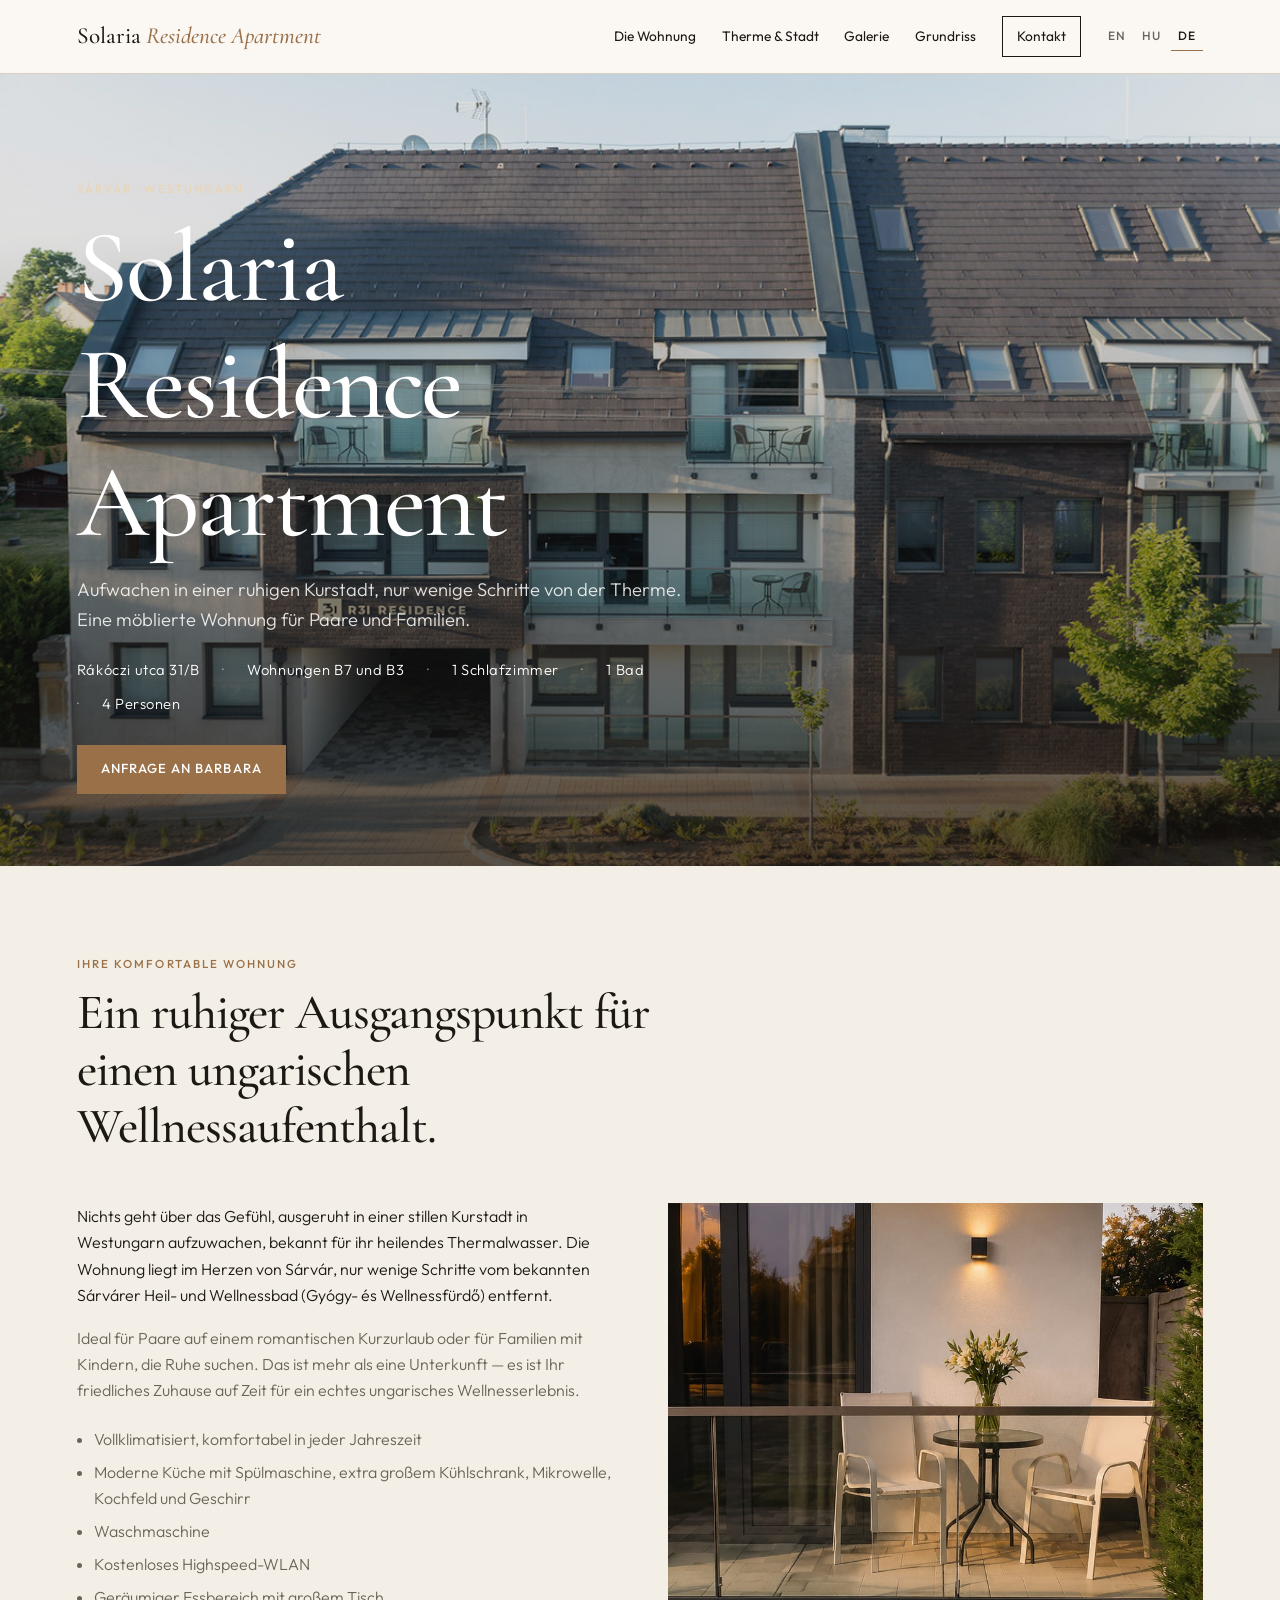
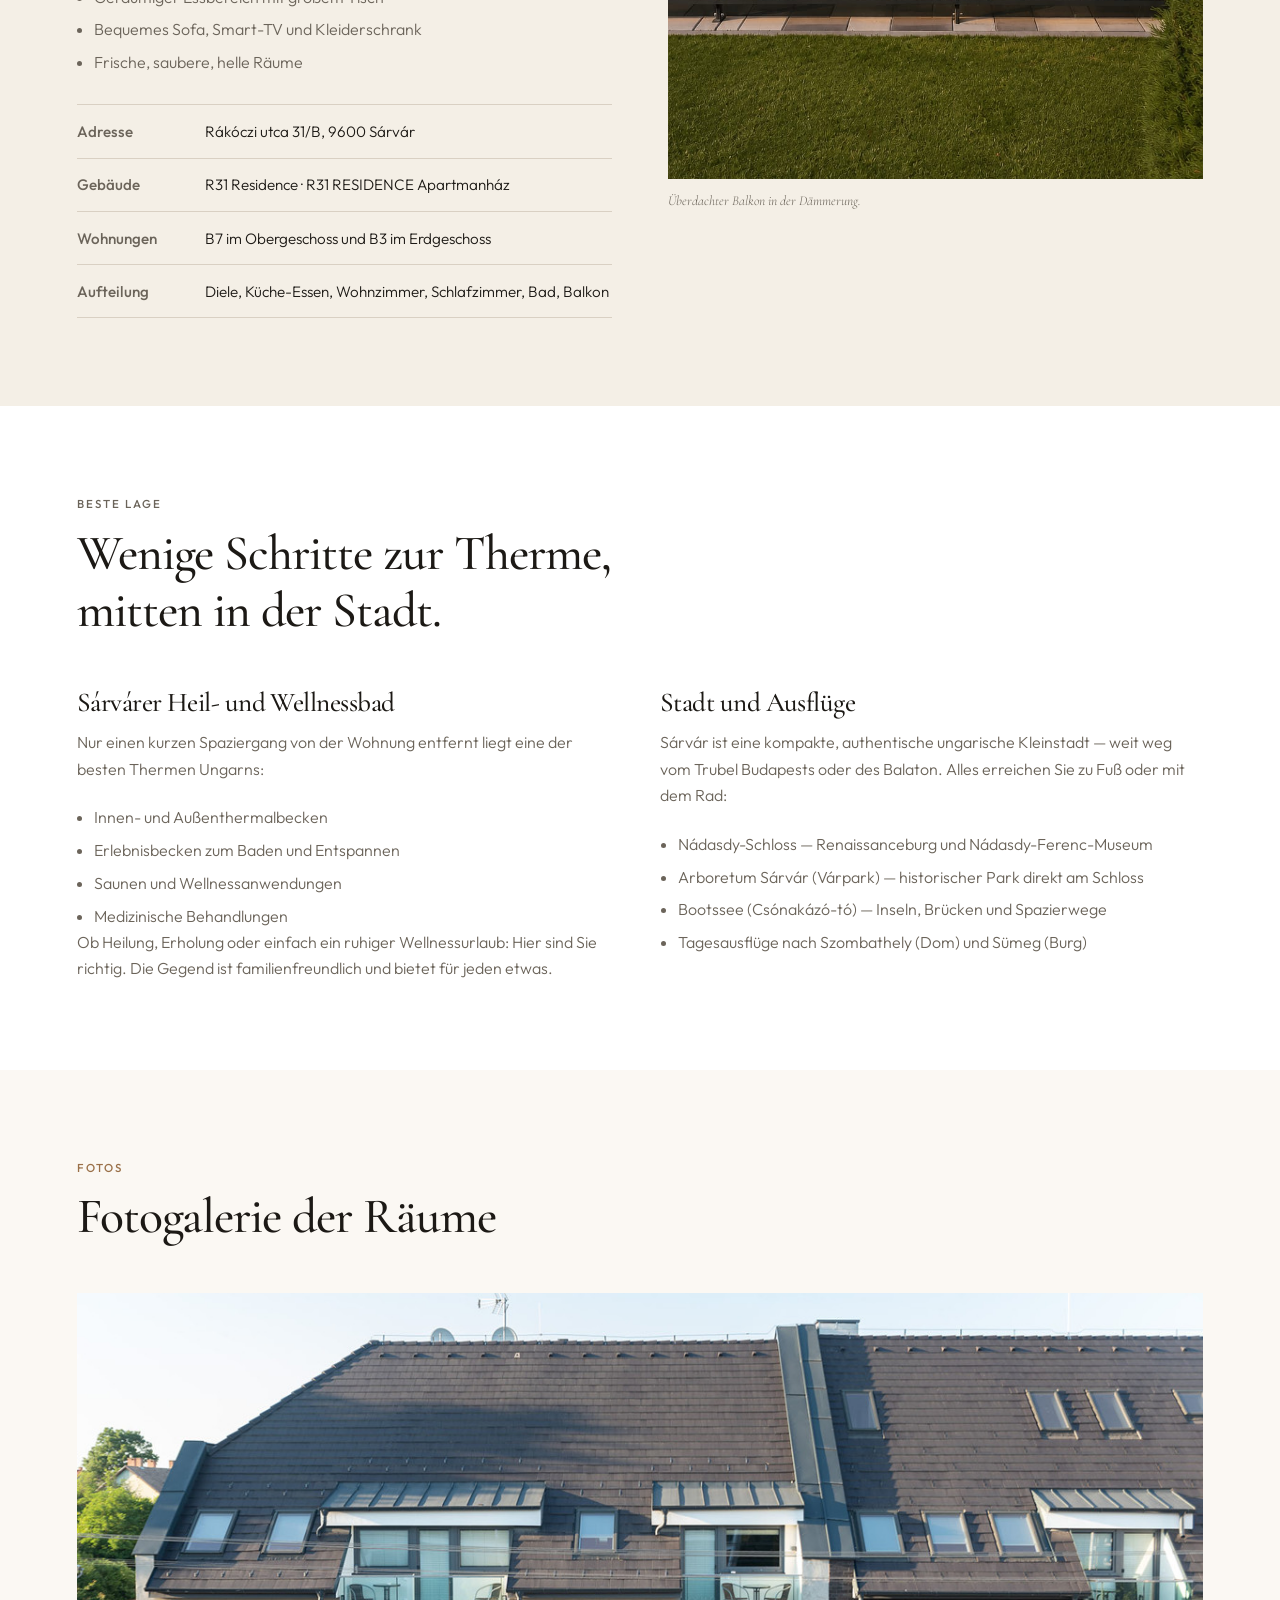
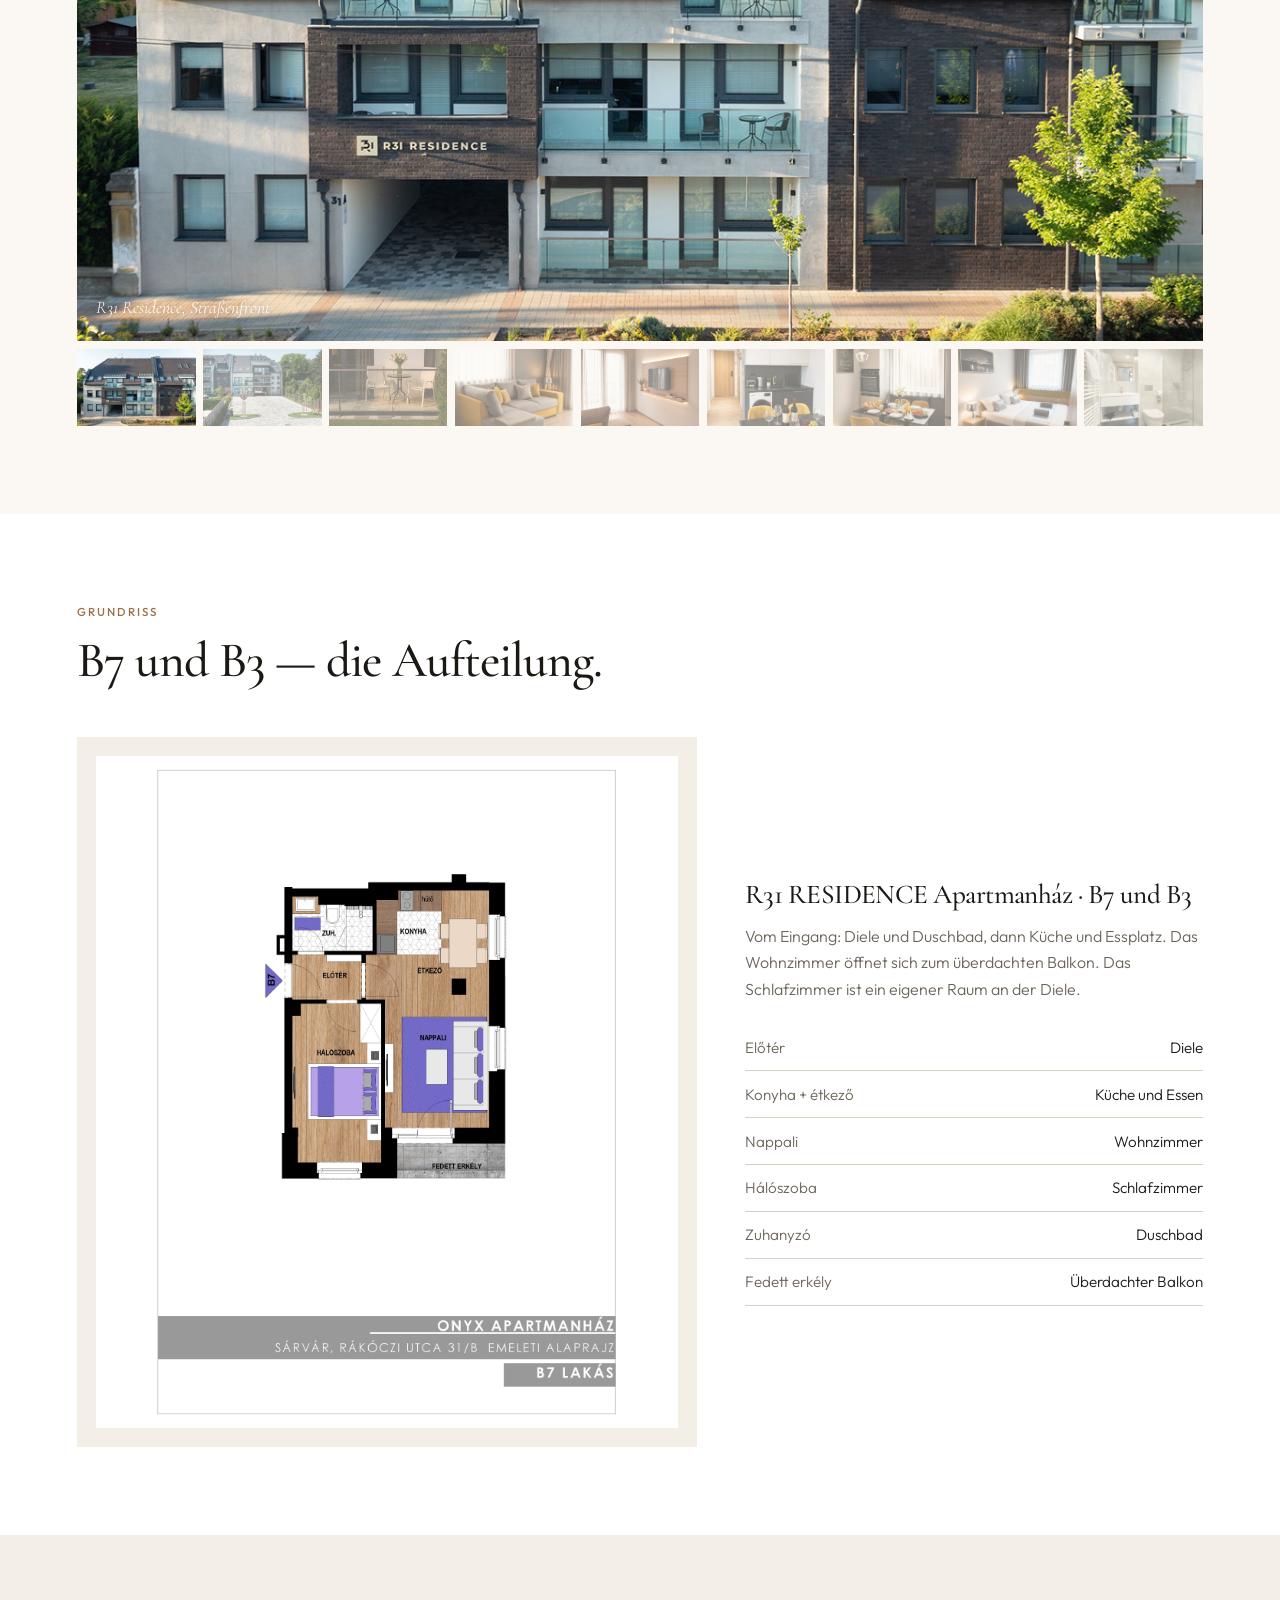
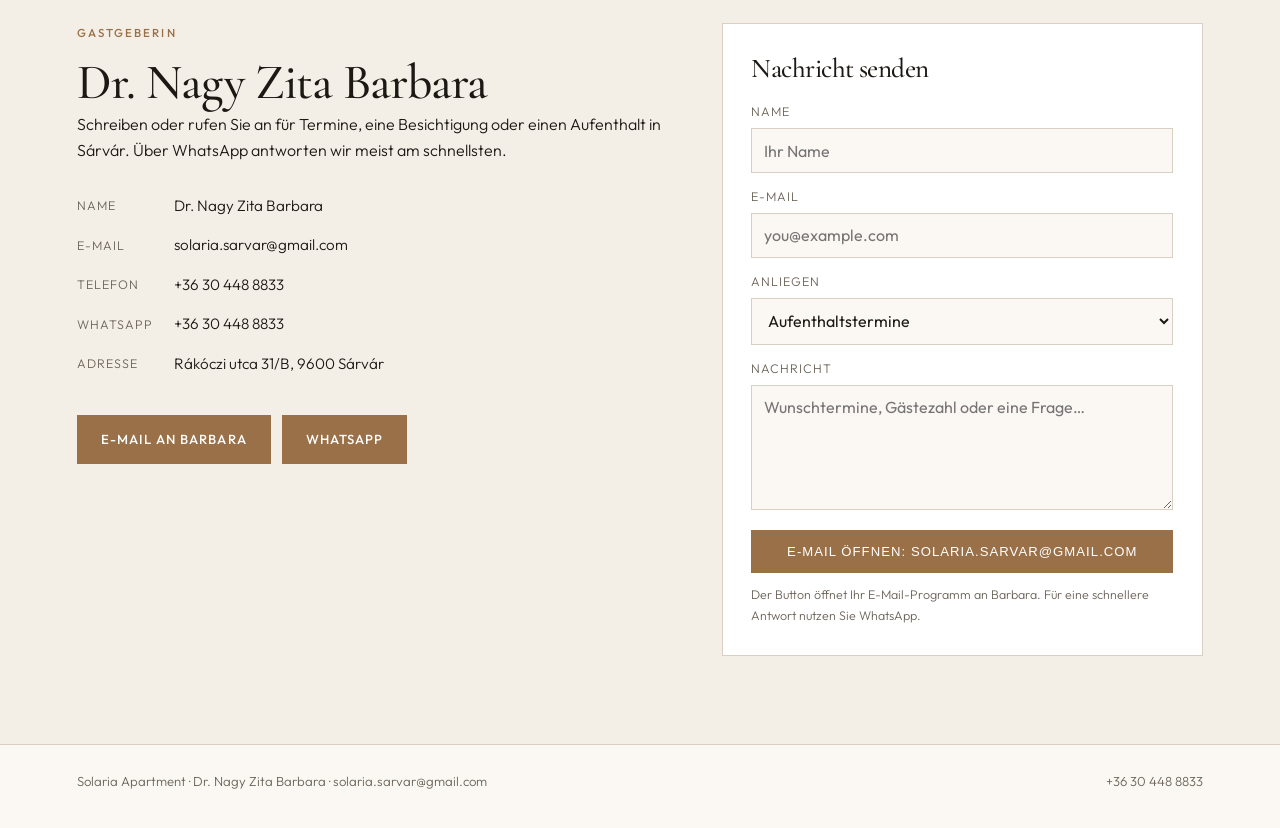
==== de.html @ d2b24dd9 "Add files via upload" ====
<!DOCTYPE html>
<html lang="de">
<head>
  <meta charset="UTF-8">
  <meta name="viewport" content="width=device-width, initial-scale=1.0">
  <title>Solaria Apartment — Wellness in Sárvár</title>
  <link rel="alternate" hreflang="en" href="index.html">
  <link rel="alternate" hreflang="hu" href="hu.html">
  <link rel="alternate" hreflang="de" href="de.html">
  <link rel="preconnect" href="https://fonts.googleapis.com">
  <link rel="preconnect" href="https://fonts.gstatic.com" crossorigin>
  <link href="https://fonts.googleapis.com/css2?family=Cormorant+Garamond:ital,wght@0,400;0,500;0,600;1,400;1,500&family=Outfit:wght@300;400;500;600&display=swap" rel="stylesheet">
  <link rel="stylesheet" href="styles.css">
</head>
<body>
  <input type="checkbox" id="nav-toggle" hidden>

  <header class="site-header">
    <a class="logo" href="#top">Solaria <span>Residence Apartment</span></a>
    <nav class="nav">
      <a href="#apartment">Die Wohnung</a>
      <a href="#spa">Therme &amp; Stadt</a>
      <a href="#gallery">Galerie</a>
      <a href="#plans">Grundriss</a>
      <a href="#contact" class="nav-cta">Kontakt</a>
    </nav>
    <div class="header-tools">
      <nav class="langs" aria-label="Sprache">
        <a href="index.html" hreflang="en" lang="en">EN</a>
        <a href="hu.html" hreflang="hu" lang="hu">HU</a>
        <a href="de.html" hreflang="de" lang="de" class="is-active">DE</a>
      </nav>
      <label for="nav-toggle" class="menu-btn" aria-label="Menü öffnen">
        <span></span><span></span>
      </label>
    </div>
  </header>

  <main id="top">
    <section class="hero">
      <img src="images/exterior-facade.jpg" alt="Fassade der R31 Residence in der Rákóczi utca, Sárvár">
      <div class="hero-overlay"></div>
      <div class="hero-copy">
        <p class="eyebrow">Sárvár · Westungarn</p>
        <h1>Solaria Residence Apartment</h1>
        <p class="lede">Aufwachen in einer ruhigen Kurstadt, nur wenige Schritte von der Therme. Eine möblierte Wohnung für Paare und Familien.</p>
        <div class="hero-meta">
          <span>Rákóczi utca 31/B</span>
          <span>Wohnungen B7 und B3</span>
          <span>1 Schlafzimmer</span>
          <span>1 Bad</span>
          <span>4 Personen</span>
        </div>
        <a class="btn" href="#contact">Anfrage an Barbara</a>
      </div>
    </section>

    <section id="apartment" class="section featured">
      <div class="section-intro">
        <p class="eyebrow">Ihre komfortable Wohnung</p>
        <h2>Ein ruhiger Ausgangspunkt für einen ungarischen Wellnessaufenthalt.</h2>
      </div>
      <div class="featured-grid">
        <div class="prose">
          <p>Nichts geht über das Gefühl, ausgeruht in einer stillen Kurstadt in Westungarn aufzuwachen, bekannt für ihr heilendes Thermalwasser. Die Wohnung liegt im Herzen von Sárvár, nur wenige Schritte vom bekannten Sárvárer Heil- und Wellnessbad (Gyógy- és Wellnessfürdő) entfernt.</p>
          <p>Ideal für Paare auf einem romantischen Kurzurlaub oder für Familien mit Kindern, die Ruhe suchen. Das ist mehr als eine Unterkunft — es ist Ihr friedliches Zuhause auf Zeit für ein echtes ungarisches Wellnesserlebnis.</p>
          <ul class="amenity-list">
            <li>Vollklimatisiert, komfortabel in jeder Jahreszeit</li>
            <li>Moderne Küche mit Spülmaschine, extra großem Kühlschrank, Mikrowelle, Kochfeld und Geschirr</li>
            <li>Waschmaschine</li>
            <li>Kostenloses Highspeed-WLAN</li>
            <li>Geräumiger Essbereich mit großem Tisch</li>
            <li>Bequemes Sofa, Smart-TV und Kleiderschrank</li>
            <li>Frische, saubere, helle Räume</li>
          </ul>
          <ul class="facts">
            <li><strong>Adresse</strong> Rákóczi utca 31/B, 9600 Sárvár</li>
            <li><strong>Gebäude</strong> R31 Residence · R31 RESIDENCE Apartmanház</li>
            <li><strong>Wohnungen</strong> B7 im Obergeschoss und B3 im Erdgeschoss</li>
            <li><strong>Aufteilung</strong> Diele, Küche-Essen, Wohnzimmer, Schlafzimmer, Bad, Balkon</li>
          </ul>
        </div>
        <figure class="featured-side">
          <img src="images/balcony.jpg" alt="Balkon mit zwei Stühlen im Abendlicht">
          <figcaption>Überdachter Balkon in der Dämmerung.</figcaption>
        </figure>
      </div>
    </section>

    <section id="spa" class="section location">
      <div class="section-intro">
        <p class="eyebrow">Beste Lage</p>
        <h2>Wenige Schritte zur Therme, mitten in der Stadt.</h2>
      </div>
      <div class="location-grid">
        <article>
          <h3>Sárvárer Heil- und Wellnessbad</h3>
          <p>Nur einen kurzen Spaziergang von der Wohnung entfernt liegt eine der besten Thermen Ungarns:</p>
          <ul class="amenity-list">
            <li>Innen- und Außenthermalbecken</li>
            <li>Erlebnisbecken zum Baden und Entspannen</li>
            <li>Saunen und Wellnessanwendungen</li>
            <li>Medizinische Behandlungen</li>
          </ul>
          <p>Ob Heilung, Erholung oder einfach ein ruhiger Wellnessurlaub: Hier sind Sie richtig. Die Gegend ist familienfreundlich und bietet für jeden etwas.</p>
        </article>
        <article>
          <h3>Stadt und Ausflüge</h3>
          <p>Sárvár ist eine kompakte, authentische ungarische Kleinstadt — weit weg vom Trubel Budapests oder des Balaton. Alles erreichen Sie zu Fuß oder mit dem Rad:</p>
          <ul class="amenity-list">
            <li>Nádasdy-Schloss — Renaissanceburg und Nádasdy-Ferenc-Museum</li>
            <li>Arboretum Sárvár (Várpark) — historischer Park direkt am Schloss</li>
            <li>Bootssee (Csónakázó-tó) — Inseln, Brücken und Spazierwege</li>
            <li>Tagesausflüge nach Szombathely (Dom) und Sümeg (Burg)</li>
          </ul>
        </article>
      </div>
    </section>

    <section id="gallery" class="section gallery">
      <div class="section-intro">
        <p class="eyebrow">Fotos</p>
        <h2>Fotogalerie der Räume</h2>
      </div>

      <input type="radio" name="gallery" id="g1" checked hidden>
      <input type="radio" name="gallery" id="g2" hidden>
      <input type="radio" name="gallery" id="g3" hidden>
      <input type="radio" name="gallery" id="g4" hidden>
      <input type="radio" name="gallery" id="g5" hidden>
      <input type="radio" name="gallery" id="g6" hidden>
      <input type="radio" name="gallery" id="g7" hidden>
      <input type="radio" name="gallery" id="g8" hidden>
      <input type="radio" name="gallery" id="g9" hidden>

      <div class="viewer">
        <figure class="slide s1"><img src="images/exterior-facade.jpg" alt="Straßenfassade der R31 Residence"><figcaption>R31 Residence, Straßenfront</figcaption></figure>
        <figure class="slide s2"><img src="images/exterior-courtyard.jpg" alt="Innenhof und gepflasterte Zufahrt"><figcaption>Innenhof</figcaption></figure>
        <figure class="slide s3"><img src="images/balcony.jpg" alt="Balkontisch und Stühle bei Sonnenuntergang"><figcaption>Balkon</figcaption></figure>
        <figure class="slide s4"><img src="images/living-sofa.jpg" alt="Senf-graues Ecksofa im Wohnzimmer"><figcaption>Wohnzimmer</figcaption></figure>
        <figure class="slide s5"><img src="images/living-tv.jpg" alt="Wohnzimmer mit TV-Wand und Balkontür"><figcaption>Wohnzimmer zum Balkon</figcaption></figure>
        <figure class="slide s6"><img src="images/kitchen.jpg" alt="Küchenzeile, Waschmaschine und Esstisch"><figcaption>Küche</figcaption></figure>
        <figure class="slide s7"><img src="images/dining.jpg" alt="Gedeckter Esstisch neben dem Backofen"><figcaption>Essbereich</figcaption></figure>
        <figure class="slide s8"><img src="images/bedroom.jpg" alt="Schlafzimmer mit Doppelbett und Fenster"><figcaption>Schlafzimmer</figcaption></figure>
        <figure class="slide s9"><img src="images/bathroom.jpg" alt="Duschbad mit marmorierter Fliese"><figcaption>Badezimmer</figcaption></figure>
      </div>

      <div class="thumbs">
        <label for="g1"><img src="images/exterior-facade.jpg" alt=""></label>
        <label for="g2"><img src="images/exterior-courtyard.jpg" alt=""></label>
        <label for="g3"><img src="images/balcony.jpg" alt=""></label>
        <label for="g4"><img src="images/living-sofa.jpg" alt=""></label>
        <label for="g5"><img src="images/living-tv.jpg" alt=""></label>
        <label for="g6"><img src="images/kitchen.jpg" alt=""></label>
        <label for="g7"><img src="images/dining.jpg" alt=""></label>
        <label for="g8"><img src="images/bedroom.jpg" alt=""></label>
        <label for="g9"><img src="images/bathroom.jpg" alt=""></label>
      </div>
    </section>

    <section id="plans" class="section plans">
      <div class="section-intro">
        <p class="eyebrow">Grundriss</p>
        <h2>B7 und B3 — die Aufteilung.</h2>
      </div>
      <div class="plan-block">
        <figure>
          <img src="images/floor-plan.jpg" alt="Grundriss der Wohnung B7, Rákóczi utca 31/B, Sárvár">
        </figure>
        <div class="plan-notes">
          <h3>R31 RESIDENCE Apartmanház · B7 und B3</h3>
          <p>Vom Eingang: Diele und Duschbad, dann Küche und Essplatz. Das Wohnzimmer öffnet sich zum überdachten Balkon. Das Schlafzimmer ist ein eigener Raum an der Diele.</p>
          <dl>
            <div><dt>Előtér</dt><dd>Diele</dd></div>
            <div><dt>Konyha + étkező</dt><dd>Küche und Essen</dd></div>
            <div><dt>Nappali</dt><dd>Wohnzimmer</dd></div>
            <div><dt>Hálószoba</dt><dd>Schlafzimmer</dd></div>
            <div><dt>Zuhanyzó</dt><dd>Duschbad</dd></div>
            <div><dt>Fedett erkély</dt><dd>Überdachter Balkon</dd></div>
          </dl>
        </div>
      </div>
    </section>

    <section id="contact" class="section contact">
      <div class="contact-grid">
        <div class="agent">
          <div>
            <p class="eyebrow">Gastgeberin</p>
            <h2>Dr. Nagy Zita Barbara</h2>
            <p>Schreiben oder rufen Sie an für Termine, eine Besichtigung oder einen Aufenthalt in Sárvár. Über WhatsApp antworten wir meist am schnellsten.</p>
            <ul class="contact-list">
              <li><span>Name</span> Dr. Nagy Zita Barbara</li>
              <li><span>E-Mail</span> <a href="mailto:solaria.sarvar@gmail.com">solaria.sarvar@gmail.com</a></li>
              <li><span>Telefon</span> <a href="tel:+36304488833">+36 30 448 8833</a></li>
              <li><span>WhatsApp</span> <a href="https://wa.me/36304488833" target="_blank" rel="noopener">+36 30 448 8833</a></li>
              <li><span>Adresse</span> Rákóczi utca 31/B, 9600 Sárvár</li>
            </ul>
            <div class="contact-actions">
              <a class="btn" href="mailto:solaria.sarvar@gmail.com">E-Mail an Barbara</a>
              <a class="btn btn-ghost" href="https://wa.me/36304488833" target="_blank" rel="noopener">WhatsApp</a>
            </div>
          </div>
        </div>

        <form class="inquiry" action="mailto:solaria.sarvar@gmail.com" method="get" enctype="text/plain">
          <h3>Nachricht senden</h3>
          <label>
            Name
            <input type="text" name="name" placeholder="Ihr Name" required>
          </label>
          <label>
            E-Mail
            <input type="email" name="email" placeholder="you@example.com" required>
          </label>
          <label>
            Anliegen
            <select name="subject">
              <option>Aufenthaltstermine</option>
              <option>Besichtigung</option>
              <option>Frage zur Wohnung</option>
            </select>
          </label>
          <label>
            Nachricht
            <textarea name="body" rows="5" placeholder="Wunschtermine, Gästezahl oder eine Frage…"></textarea>
          </label>
          <button type="submit" class="btn">E-Mail öffnen: solaria.sarvar@gmail.com</button>
          <p class="form-note">Der Button öffnet Ihr E-Mail-Programm an Barbara. Für eine schnellere Antwort nutzen Sie WhatsApp.</p>
        </form>
      </div>
    </section>
  </main>

  <footer class="site-footer">
    <p>Solaria Apartment · Dr. Nagy Zita Barbara · solaria.sarvar@gmail.com</p>
    <p>+36 30 448 8833</p>
  </footer>
</body>
</html>
---- styles.css ----
:root {
  --cream: #f4efe6;
  --paper: #fbf8f3;
  --ink: #1c1915;
  --muted: #6b645a;
  --line: #d9d0c3;
  --gold: #9a7048;
  --gold-deep: #7a5634;
  --shadow: 0 18px 50px rgba(28, 25, 21, 0.12);
}

*,
*::before,
*::after {
  box-sizing: border-box;
  margin: 0;
  padding: 0;
}

html {
  scroll-behavior: smooth;
}

body {
  font-family: "Outfit", system-ui, sans-serif;
  font-weight: 300;
  color: var(--ink);
  background: var(--paper);
  line-height: 1.65;
}

img {
  max-width: 100%;
  display: block;
}

a {
  color: inherit;
  text-decoration: none;
}

h1, h2, h3 {
  font-family: "Cormorant Garamond", Georgia, serif;
  font-weight: 500;
  letter-spacing: -0.02em;
  line-height: 1.15;
}

h1 { font-size: clamp(3.2rem, 8vw, 6.4rem); }
h2 { font-size: clamp(2rem, 4vw, 3.1rem); }
h3 { font-size: 1.7rem; }

.eyebrow {
  font-family: "Outfit", sans-serif;
  font-size: 0.72rem;
  font-weight: 500;
  letter-spacing: 0.18em;
  text-transform: uppercase;
  color: var(--gold);
  margin-bottom: 0.7rem;
}

.section {
  padding: 5.5rem 6vw;
}

.section-intro {
  max-width: 38rem;
  margin-bottom: 3rem;
}

.prose p + p {
  margin-top: 1rem;
  color: var(--muted);
}

.amenity-list {
  margin: 1.4rem 0 0;
  padding-left: 1.1rem;
  color: var(--muted);
}

.amenity-list li + li {
  margin-top: 0.4rem;
}

.location {
  background: #fff;
}

.location-grid {
  display: grid;
  grid-template-columns: 1fr 1fr;
  gap: 2.5rem;
}

.location h3 {
  margin-bottom: 0.7rem;
}

.location p {
  color: var(--muted);
}

.contact-actions {
  display: flex;
  flex-wrap: wrap;
  gap: 0.7rem;
  margin-top: 0.4rem;
}

.btn-ghost {
  background: transparent;
  color: var(--ink);
  border: 1px solid var(--ink);
}

.btn-ghost:hover {
  background: var(--ink);
  color: var(--paper);
}

.btn {
  display: inline-block;
  margin-top: 1.6rem;
  padding: 0.85rem 1.5rem;
  background: var(--gold);
  color: #fff;
  font-size: 0.82rem;
  font-weight: 500;
  letter-spacing: 0.08em;
  text-transform: uppercase;
  border: 0;
  cursor: pointer;
  transition: background 0.2s ease;
}

.btn:hover {
  background: var(--gold-deep);
}

.site-header {
  position: sticky;
  top: 0;
  z-index: 20;
  display: flex;
  align-items: center;
  justify-content: space-between;
  padding: 1rem 6vw;
  background: rgba(251, 248, 243, 0.92);
  backdrop-filter: blur(12px);
  border-bottom: 1px solid var(--line);
}

.logo {
  font-family: "Cormorant Garamond", serif;
  font-size: 1.45rem;
  font-weight: 500;
}

.logo span {
  font-style: italic;
  color: var(--gold);
}

.header-tools {
  display: flex;
  align-items: center;
  gap: 1rem;
}

.langs {
  display: flex;
  align-items: center;
  gap: 0.15rem;
  font-size: 0.75rem;
  font-weight: 500;
  letter-spacing: 0.08em;
}

.langs a {
  padding: 0.28rem 0.45rem;
  color: var(--muted);
}

.langs a:hover,
.langs a.is-active {
  color: var(--ink);
}

.langs a.is-active {
  border-bottom: 1px solid var(--gold);
}

.nav {
  display: flex;
  align-items: center;
  gap: 1.6rem;
  font-size: 0.86rem;
  font-weight: 400;
  margin-left: auto;
  margin-right: 1.2rem;
}

.nav a:hover {
  color: var(--gold);
}

.nav-cta {
  padding: 0.5rem 0.9rem;
  border: 1px solid var(--ink);
}

.nav-cta:hover {
  background: var(--ink);
  color: var(--paper);
}

.menu-btn {
  display: none;
  width: 28px;
  height: 16px;
  cursor: pointer;
}

.menu-btn span {
  display: block;
  height: 1px;
  background: var(--ink);
  margin: 6px 0;
}

.hero {
  position: relative;
  min-height: 88vh;
  color: #fff;
  overflow: hidden;
}

.hero img {
  width: 100%;
  height: 88vh;
  object-fit: cover;
  object-position: center 60%;
}

.hero-overlay {
  position: absolute;
  inset: 0;
  background: linear-gradient(180deg, rgba(20, 16, 12, 0.12) 20%, rgba(20, 16, 12, 0.72) 100%);
}

.hero-copy {
  position: absolute;
  left: 6vw;
  bottom: 8vh;
  max-width: 40rem;
}

.hero-copy .eyebrow {
  color: #e8d5b5;
}

.lede {
  margin-top: 0.8rem;
  font-size: 1.15rem;
  color: rgba(255, 255, 255, 0.86);
}

.hero-meta {
  display: flex;
  flex-wrap: wrap;
  gap: 0.6rem 1.4rem;
  margin-top: 1.4rem;
  font-size: 0.92rem;
  letter-spacing: 0.04em;
}

.hero-meta span + span::before {
  content: "·";
  margin-right: 1.4rem;
  opacity: 0.55;
}

.hero .btn {
  margin-top: 1.8rem;
}

.featured {
  background: var(--cream);
}

.featured-grid {
  display: grid;
  grid-template-columns: 1fr 1fr;
  gap: 3.5rem;
  align-items: start;
}

.facts {
  list-style: none;
  margin-top: 1.8rem;
  border-top: 1px solid var(--line);
}

.facts li {
  display: grid;
  grid-template-columns: 7rem 1fr;
  gap: 1rem;
  padding: 0.85rem 0;
  border-bottom: 1px solid var(--line);
  font-size: 0.95rem;
}

.facts strong {
  font-weight: 500;
  color: var(--muted);
}

.featured-side img {
  width: 100%;
  height: 36rem;
  object-fit: cover;
}

.featured-side figcaption {
  margin-top: 0.7rem;
  font-size: 0.85rem;
  color: var(--muted);
  font-style: italic;
  font-family: "Cormorant Garamond", serif;
}

.gallery .viewer {
  position: relative;
  background: #ebe4d8;
  overflow: hidden;
}

.gallery .slide {
  display: none;
}

.gallery .slide img {
  width: 100%;
  height: min(72vh, 52vw);
  min-height: 18rem;
  object-fit: cover;
}

.gallery .slide figcaption {
  position: absolute;
  left: 1.2rem;
  bottom: 1.2rem;
  color: #fff;
  font-family: "Cormorant Garamond", serif;
  font-style: italic;
  font-size: 1.1rem;
  text-shadow: 0 1px 8px rgba(0, 0, 0, 0.45);
}

#g1:checked ~ .viewer .s1,
#g2:checked ~ .viewer .s2,
#g3:checked ~ .viewer .s3,
#g4:checked ~ .viewer .s4,
#g5:checked ~ .viewer .s5,
#g6:checked ~ .viewer .s6,
#g7:checked ~ .viewer .s7,
#g8:checked ~ .viewer .s8,
#g9:checked ~ .viewer .s9 {
  display: block;
}

.thumbs {
  display: grid;
  grid-template-columns: repeat(9, 1fr);
  gap: 0.45rem;
  margin-top: 0.5rem;
}

.thumbs label {
  cursor: pointer;
  opacity: 0.5;
  transition: opacity 0.2s ease;
}

.thumbs label:hover,
#g1:checked ~ .thumbs label[for="g1"],
#g2:checked ~ .thumbs label[for="g2"],
#g3:checked ~ .thumbs label[for="g3"],
#g4:checked ~ .thumbs label[for="g4"],
#g5:checked ~ .thumbs label[for="g5"],
#g6:checked ~ .thumbs label[for="g6"],
#g7:checked ~ .thumbs label[for="g7"],
#g8:checked ~ .thumbs label[for="g8"],
#g9:checked ~ .thumbs label[for="g9"] {
  opacity: 1;
}

.thumbs img {
  width: 100%;
  height: 4.8rem;
  object-fit: cover;
}

.plans {
  background: #fff;
}

.plan-block {
  display: grid;
  grid-template-columns: 1.15fr 0.85fr;
  gap: 3rem;
  align-items: center;
}

.plan-block figure {
  background: var(--cream);
  padding: 1.2rem;
}

.plan-block figure img {
  width: 100%;
  max-height: 42rem;
  object-fit: contain;
  background: #fff;
}

.plan-notes p {
  color: var(--muted);
  margin: 0.8rem 0 1.4rem;
}

.plan-notes dl div {
  display: flex;
  justify-content: space-between;
  gap: 1rem;
  padding: 0.65rem 0;
  border-bottom: 1px solid var(--line);
  font-size: 0.95rem;
}

.plan-notes dt {
  color: var(--muted);
}

.contact {
  background: var(--cream);
}

.contact-grid {
  display: grid;
  grid-template-columns: 1.1fr 0.9fr;
  gap: 3.5rem;
  align-items: start;
}

.contact-list {
  list-style: none;
  margin-top: 1.4rem;
}

.contact-list li {
  display: grid;
  grid-template-columns: 5.5rem 1fr;
  gap: 0.6rem;
  padding: 0.45rem 0;
  font-size: 0.95rem;
}

.contact-list span {
  color: var(--muted);
  font-size: 0.78rem;
  letter-spacing: 0.08em;
  text-transform: uppercase;
  padding-top: 0.2rem;
}

.contact-list a:hover {
  color: var(--gold);
}

.inquiry {
  background: #fff;
  padding: 1.8rem;
  border: 1px solid var(--line);
}

.inquiry h3 {
  margin-bottom: 1.1rem;
}

.inquiry label {
  display: block;
  margin-bottom: 0.9rem;
  font-size: 0.78rem;
  letter-spacing: 0.08em;
  text-transform: uppercase;
  color: var(--muted);
}

.inquiry input,
.inquiry select,
.inquiry textarea {
  display: block;
  width: 100%;
  margin-top: 0.35rem;
  padding: 0.7rem 0.75rem;
  border: 1px solid var(--line);
  background: var(--paper);
  font-family: inherit;
  font-size: 1rem;
  color: var(--ink);
  text-transform: none;
  letter-spacing: 0;
}

.inquiry textarea {
  resize: vertical;
}

.inquiry .btn {
  width: 100%;
  margin-top: 0.4rem;
}

.form-note {
  margin-top: 0.8rem;
  font-size: 0.78rem;
  color: var(--muted);
}

.site-footer {
  padding: 1.6rem 6vw 2.2rem;
  border-top: 1px solid var(--line);
  display: flex;
  justify-content: space-between;
  gap: 1rem;
  flex-wrap: wrap;
  font-size: 0.82rem;
  color: var(--muted);
}

@media (max-width: 860px) {
  .menu-btn {
    display: block;
  }

  .header-tools {
    margin-left: auto;
  }

  .nav {
    display: none;
    position: absolute;
    top: 100%;
    left: 0;
    right: 0;
    flex-direction: column;
    align-items: flex-start;
    gap: 0;
    background: var(--paper);
    border-bottom: 1px solid var(--line);
    padding: 0.4rem 6vw 1rem;
  }

  .nav a {
    display: block;
    width: 100%;
    padding: 0.7rem 0;
    border-bottom: 1px solid var(--line);
  }

  .nav-cta {
    border: 0;
    padding-left: 0;
  }

  #nav-toggle:checked ~ .site-header .nav {
    display: flex;
  }

  .featured-grid,
  .plan-block,
  .contact-grid,
  .location-grid {
    grid-template-columns: 1fr;
  }

  .featured-side img {
    height: 24rem;
  }

  .hero,
  .hero img {
    min-height: 78vh;
  }

  .hero img {
    height: 78vh;
  }

  .gallery .slide img {
    height: 62vw;
  }

  .thumbs {
    grid-template-columns: repeat(3, 1fr);
  }

  .thumbs img {
    height: 4.4rem;
  }

  .site-footer {
    flex-direction: column;
  }
}
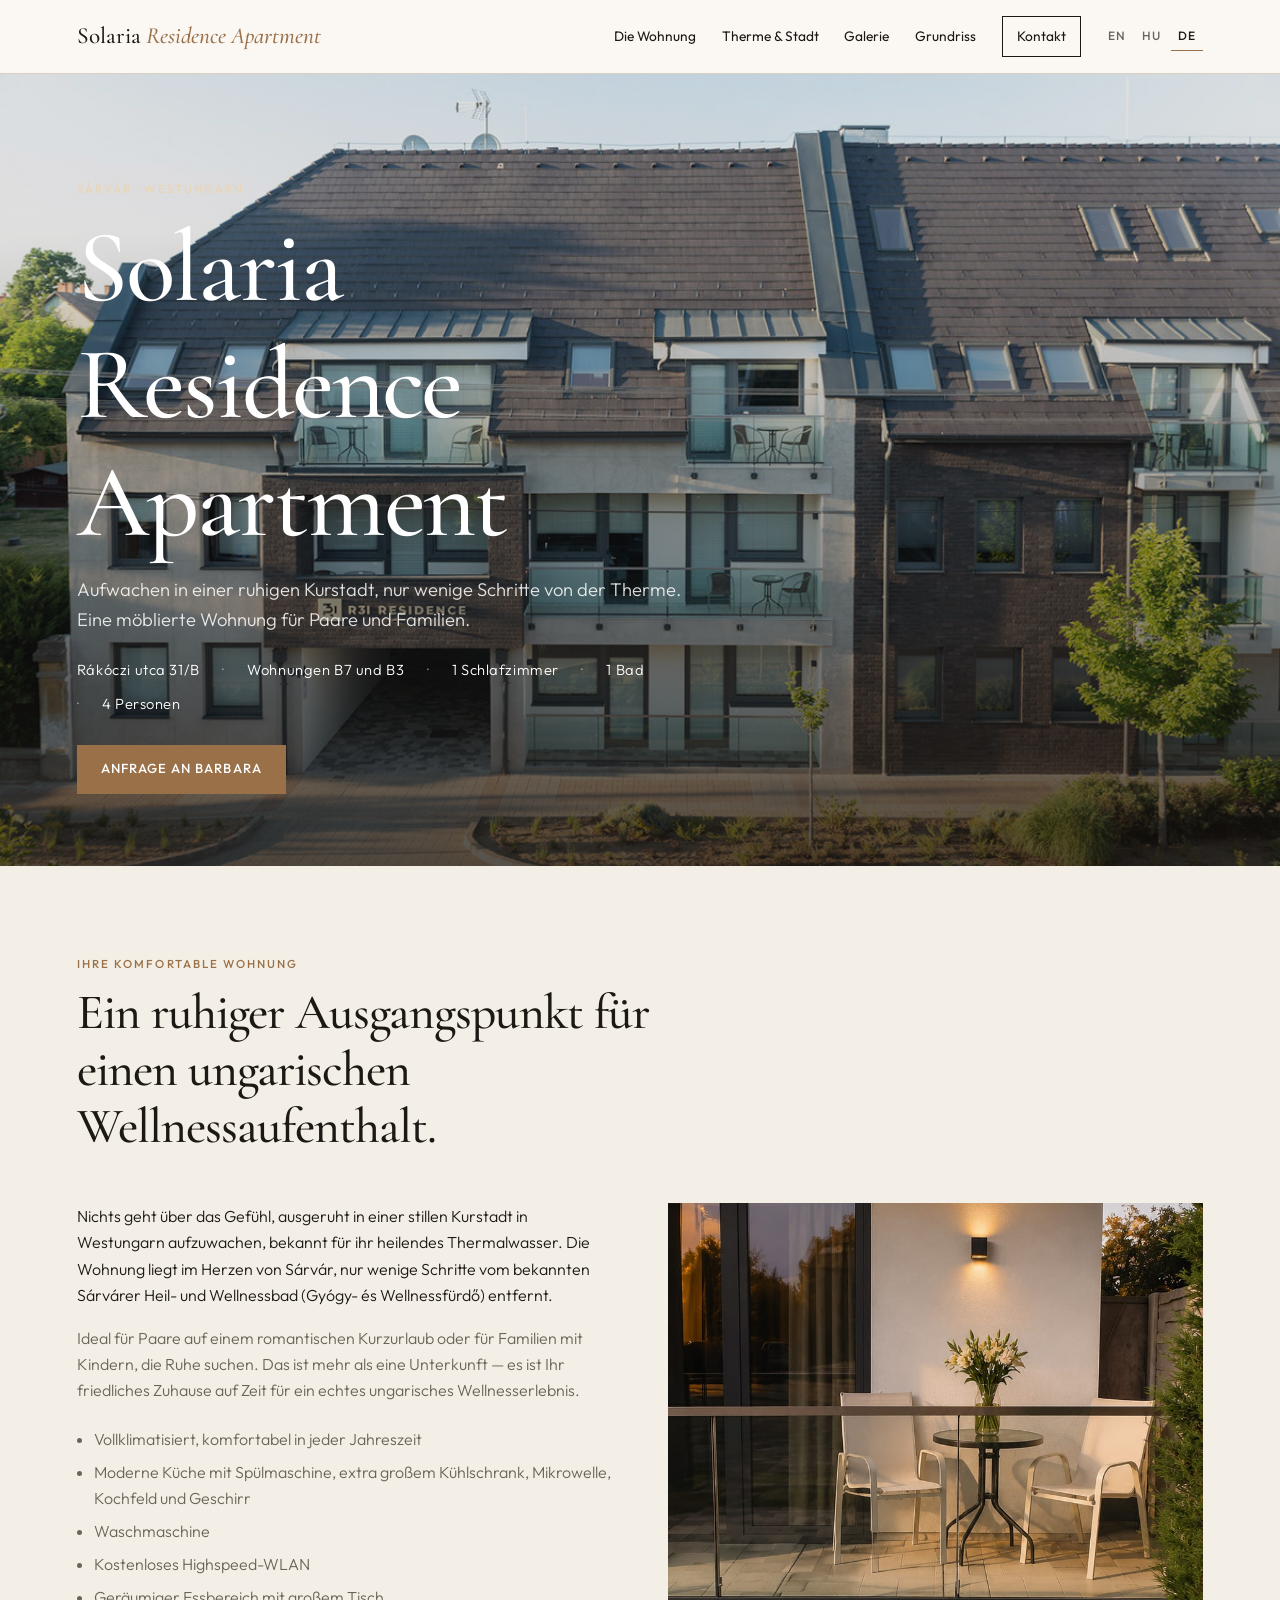
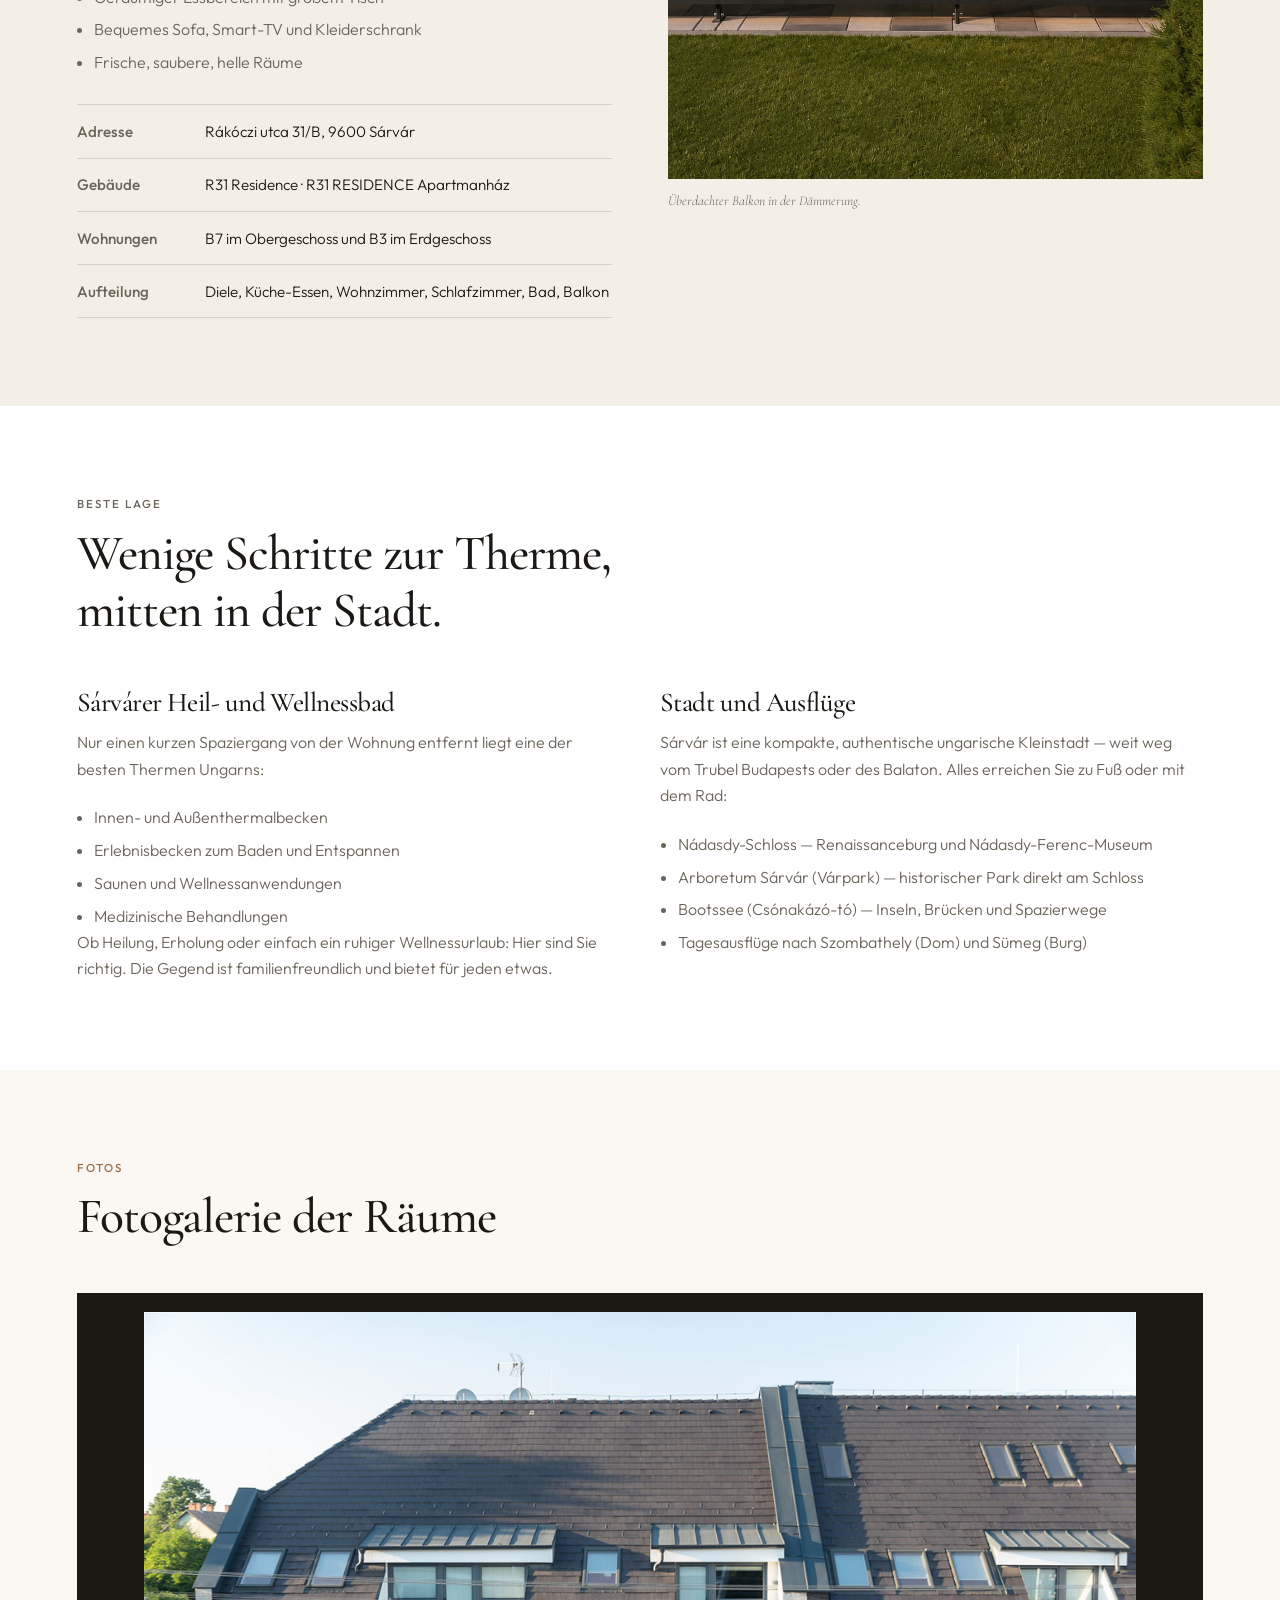
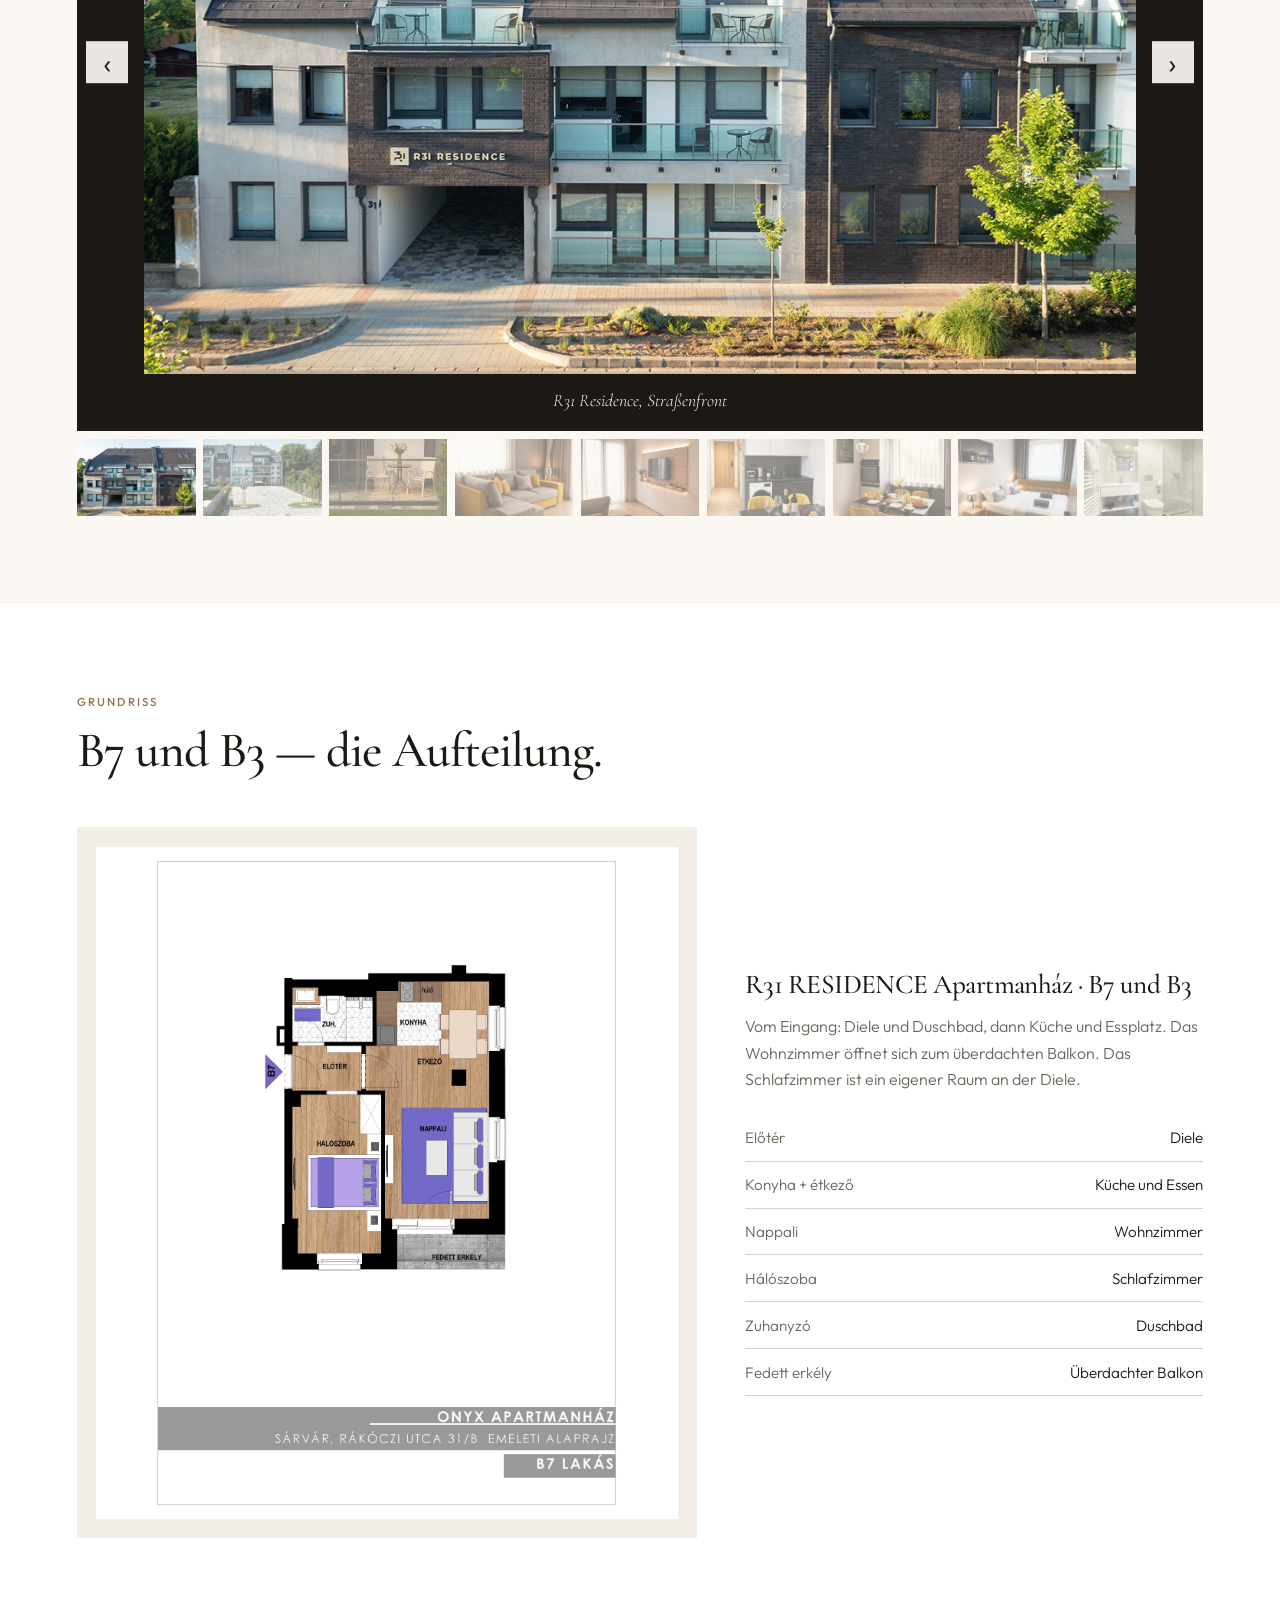
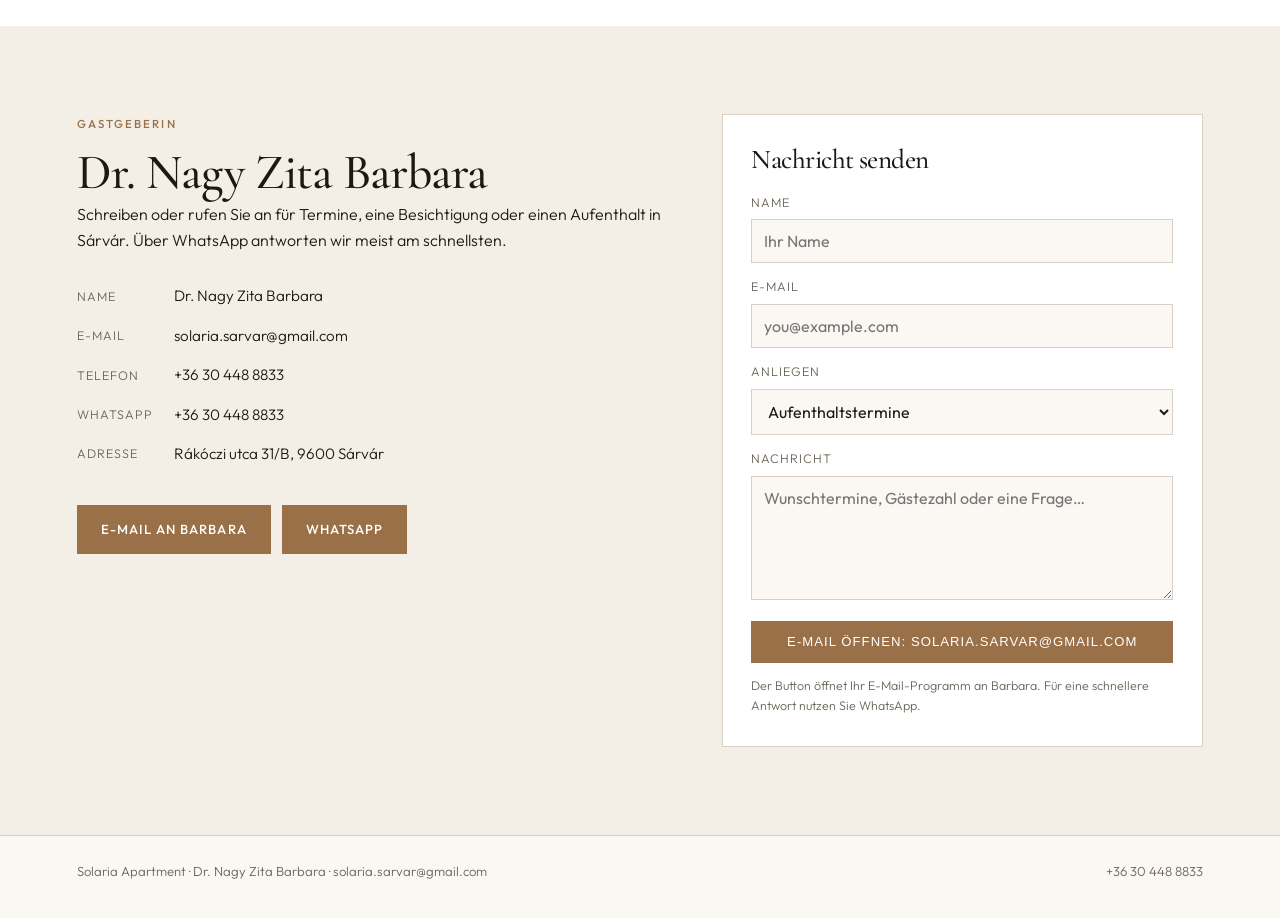
==== commit 24759c4b: "Add files via upload" ====
--- a/de.html
+++ b/de.html
@@ -134,15 +134,60 @@
       <input type="radio" name="gallery" id="g9" hidden>
 
       <div class="viewer">
-        <figure class="slide s1"><img src="images/exterior-facade.jpg" alt="Straßenfassade der R31 Residence"><figcaption>R31 Residence, Straßenfront</figcaption></figure>
-        <figure class="slide s2"><img src="images/exterior-courtyard.jpg" alt="Innenhof und gepflasterte Zufahrt"><figcaption>Innenhof</figcaption></figure>
-        <figure class="slide s3"><img src="images/balcony.jpg" alt="Balkontisch und Stühle bei Sonnenuntergang"><figcaption>Balkon</figcaption></figure>
-        <figure class="slide s4"><img src="images/living-sofa.jpg" alt="Senf-graues Ecksofa im Wohnzimmer"><figcaption>Wohnzimmer</figcaption></figure>
-        <figure class="slide s5"><img src="images/living-tv.jpg" alt="Wohnzimmer mit TV-Wand und Balkontür"><figcaption>Wohnzimmer zum Balkon</figcaption></figure>
-        <figure class="slide s6"><img src="images/kitchen.jpg" alt="Küchenzeile, Waschmaschine und Esstisch"><figcaption>Küche</figcaption></figure>
-        <figure class="slide s7"><img src="images/dining.jpg" alt="Gedeckter Esstisch neben dem Backofen"><figcaption>Essbereich</figcaption></figure>
-        <figure class="slide s8"><img src="images/bedroom.jpg" alt="Schlafzimmer mit Doppelbett und Fenster"><figcaption>Schlafzimmer</figcaption></figure>
-        <figure class="slide s9"><img src="images/bathroom.jpg" alt="Duschbad mit marmorierter Fliese"><figcaption>Badezimmer</figcaption></figure>
+        <figure class="slide s1">
+          <img src="images/exterior-facade.jpg" alt="Straßenfassade der R31 Residence">
+          <figcaption>R31 Residence, Straßenfront</figcaption>
+          <label class="nav-btn prev" for="g9" aria-label="Vorheriges Foto">‹</label>
+          <label class="nav-btn next" for="g2" aria-label="Nächstes Foto">›</label>
+        </figure>
+        <figure class="slide s2">
+          <img src="images/exterior-courtyard.jpg" alt="Innenhof und gepflasterte Zufahrt">
+          <figcaption>Innenhof</figcaption>
+          <label class="nav-btn prev" for="g1" aria-label="Vorheriges Foto">‹</label>
+          <label class="nav-btn next" for="g3" aria-label="Nächstes Foto">›</label>
+        </figure>
+        <figure class="slide s3">
+          <img src="images/balcony.jpg" alt="Balkontisch und Stühle bei Sonnenuntergang">
+          <figcaption>Balkon</figcaption>
+          <label class="nav-btn prev" for="g2" aria-label="Vorheriges Foto">‹</label>
+          <label class="nav-btn next" for="g4" aria-label="Nächstes Foto">›</label>
+        </figure>
+        <figure class="slide s4">
+          <img src="images/living-sofa.jpg" alt="Senf-graues Ecksofa im Wohnzimmer">
+          <figcaption>Wohnzimmer</figcaption>
+          <label class="nav-btn prev" for="g3" aria-label="Vorheriges Foto">‹</label>
+          <label class="nav-btn next" for="g5" aria-label="Nächstes Foto">›</label>
+        </figure>
+        <figure class="slide s5">
+          <img src="images/living-tv.jpg" alt="Wohnzimmer mit TV-Wand und Balkontür">
+          <figcaption>Wohnzimmer zum Balkon</figcaption>
+          <label class="nav-btn prev" for="g4" aria-label="Vorheriges Foto">‹</label>
+          <label class="nav-btn next" for="g6" aria-label="Nächstes Foto">›</label>
+        </figure>
+        <figure class="slide s6">
+          <img src="images/kitchen.jpg" alt="Küchenzeile, Waschmaschine und Esstisch">
+          <figcaption>Küche</figcaption>
+          <label class="nav-btn prev" for="g5" aria-label="Vorheriges Foto">‹</label>
+          <label class="nav-btn next" for="g7" aria-label="Nächstes Foto">›</label>
+        </figure>
+        <figure class="slide s7">
+          <img src="images/dining.jpg" alt="Gedeckter Esstisch neben dem Backofen">
+          <figcaption>Essbereich</figcaption>
+          <label class="nav-btn prev" for="g6" aria-label="Vorheriges Foto">‹</label>
+          <label class="nav-btn next" for="g8" aria-label="Nächstes Foto">›</label>
+        </figure>
+        <figure class="slide s8">
+          <img src="images/bedroom.jpg" alt="Schlafzimmer mit Doppelbett und Fenster">
+          <figcaption>Schlafzimmer</figcaption>
+          <label class="nav-btn prev" for="g7" aria-label="Vorheriges Foto">‹</label>
+          <label class="nav-btn next" for="g9" aria-label="Nächstes Foto">›</label>
+        </figure>
+        <figure class="slide s9">
+          <img src="images/bathroom.jpg" alt="Duschbad mit marmorierter Fliese">
+          <figcaption>Badezimmer</figcaption>
+          <label class="nav-btn prev" for="g8" aria-label="Vorheriges Foto">‹</label>
+          <label class="nav-btn next" for="g1" aria-label="Nächstes Foto">›</label>
+        </figure>
       </div>
 
       <div class="thumbs">
--- a/styles.css
+++ b/styles.css
@@ -333,30 +333,63 @@
 
 .gallery .viewer {
   position: relative;
-  background: #ebe4d8;
-  overflow: hidden;
+  background: #1c1915;
+  min-height: 28rem;
 }
 
 .gallery .slide {
   display: none;
+  position: relative;
+  margin: 0 auto;
+  padding: 1.2rem 4.2rem 1rem;
+  text-align: center;
 }
 
 .gallery .slide img {
-  width: 100%;
-  height: min(72vh, 52vw);
-  min-height: 18rem;
-  object-fit: cover;
+  width: auto;
+  height: auto;
+  max-width: 100%;
+  max-height: 82vh;
+  margin: 0 auto;
+  object-fit: contain;
 }
 
 .gallery .slide figcaption {
-  position: absolute;
-  left: 1.2rem;
-  bottom: 1.2rem;
-  color: #fff;
+  margin-top: 0.75rem;
+  color: #f4efe6;
   font-family: "Cormorant Garamond", serif;
   font-style: italic;
   font-size: 1.1rem;
-  text-shadow: 0 1px 8px rgba(0, 0, 0, 0.45);
+}
+
+.nav-btn {
+  position: absolute;
+  top: 50%;
+  transform: translateY(-50%);
+  z-index: 2;
+  width: 2.6rem;
+  height: 2.6rem;
+  display: flex;
+  align-items: center;
+  justify-content: center;
+  background: rgba(251, 248, 243, 0.92);
+  color: var(--ink);
+  font-size: 2rem;
+  line-height: 1;
+  cursor: pointer;
+  user-select: none;
+}
+
+.nav-btn:hover {
+  background: #fff;
+}
+
+.nav-btn.prev {
+  left: 0.6rem;
+}
+
+.nav-btn.next {
+  right: 0.6rem;
 }
 
 #g1:checked ~ .viewer .s1,
@@ -600,8 +633,20 @@
     height: 78vh;
   }
 
+  .gallery .slide {
+    padding: 0.8rem 3rem 0.8rem;
+  }
+
   .gallery .slide img {
-    height: 62vw;
+    max-height: 70vh;
+    width: auto;
+    height: auto;
+  }
+
+  .nav-btn {
+    width: 2.2rem;
+    height: 2.2rem;
+    font-size: 1.7rem;
   }
 
   .thumbs {
